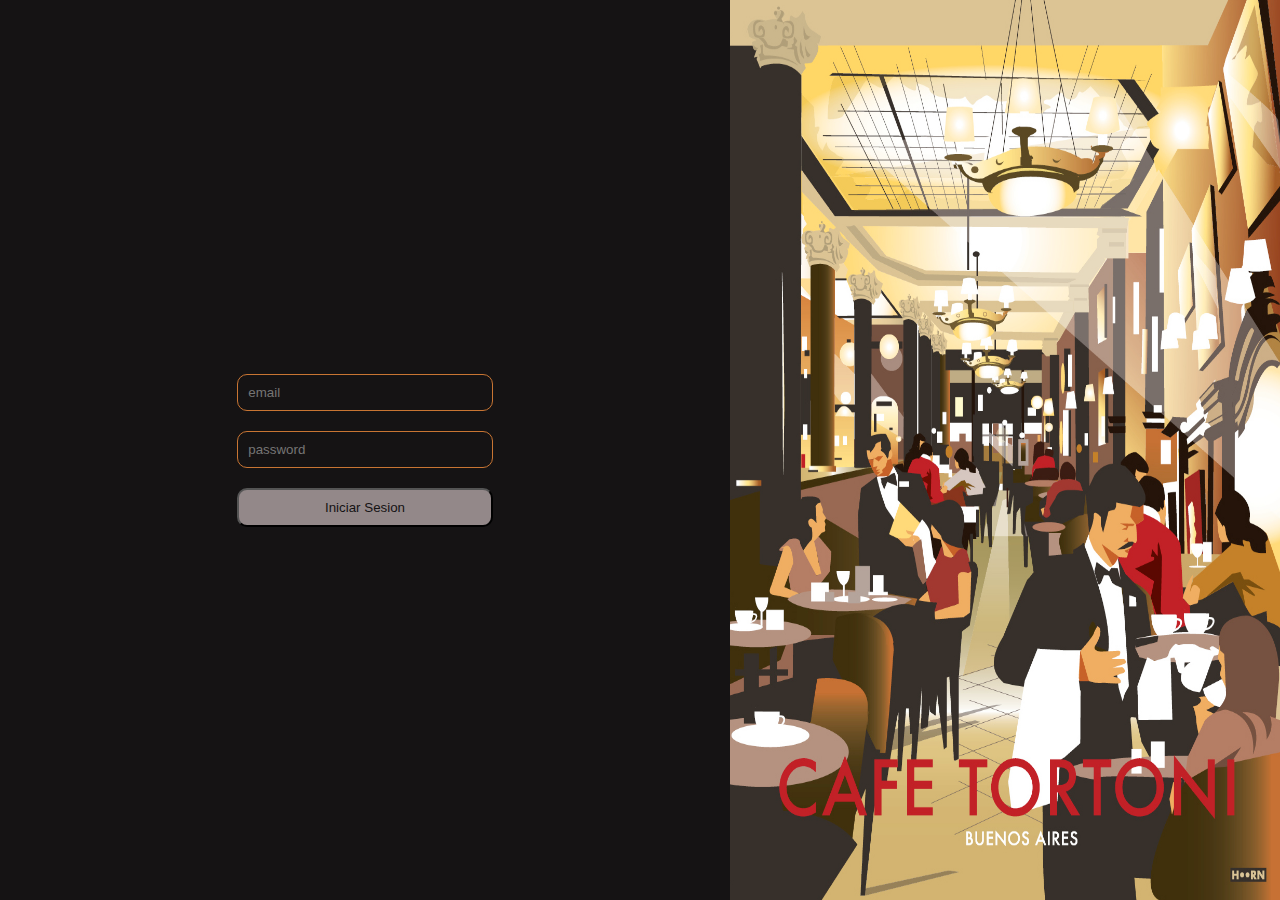
==== login.html @ 908f0b4a "logi-register" ====
<!DOCTYPE html>
<html lang="en">
<head>
    <meta charset="UTF-8">
    <meta http-equiv="X-UA-Compatible" content="IE=edge">
    <meta name="viewport" content="width=device-width, initial-scale=1.0">
    <link rel="stylesheet" href="style.css" />
    <title>EdmundoRiveroCoffe</title>
</head>
<body>
    <section class="login">        
        <div class="form-login">
            <form action="#login" id="login">
                <input type="email" id="email" placeholder="email">
                <label for="email"></label>
                <input type="password" id="password" placeholder="password">
                <label for="password"></label>
                <button class="init-sesion"><a href="#">Iniciar Sesion</a></button>
            </form>
        </div>
        <div class="bg-text">
        <div class="info-card">
            <img class="bg" src="./assets/img/salacafe.jpg" alt="">
            </div>
        </div>
    </section>
</body>
</html>
---- style.css ----
*{
    margin: 0;
    padding: 0;
    box-sizing: border-box;
    text-decoration: none;
    list-style-type: none;
}
header{
    display: flex;
    justify-content: space-between;
    width: 100%;
    height: 55px;
    z-index: 2;
    backdrop-filter: blur(4px);
    position: absolute;
    border: 1px solid burlywood;
}
.navbar,
.servicios{
    display: flex;
    flex-direction: row;
    justify-content: center;
    align-items: center;
    gap: 40px;
    padding-right: 25px;
}
.servicios li a{
    color: #D8CFAE;
    font-size: 24px;
}
main{
    background-color: #151314;

}
#hero{
    background-image: url(./assets/img/cafeTortoni.jpg);
    background-repeat: no-repeat;
    background-size: cover;
    width: 100%;
    height: 80vh;
    background-position-y: 30%;
}
.heroInfo{
    display: flex;
    justify-content: space-evenly;
    width: 100%;
    height: 100%;
    background-color: #1b171885;
}
.heroInfo h1{
    display: flex;
    justify-content: center;
    align-items: center;
    flex-direction: column;
    width: 55%;
    font-size: 44px;
    color: #D8CFAE;
    font-weight: 700;
    margin-left: 2.5rem;
}
.heroCard{
    display: flex;
    justify-content: center;
    align-items: center;
    flex-direction: column;
    width: 25%;
    height: 40%;
    margin: auto;
    border-radius: 10px;
    backdrop-filter: blur(3px); 
    border: 1px solid burlywood;
}
.heroCardTop,
.heroCardBottom{
    display: flex;
    justify-content: center;
    align-items: center;
    flex-direction: column;
    color: #D8CFAE;
}
.heroCardTop h3{
    font-size: 22px;
}
.heroCardTop span{
    font-size: 50px;
    color: #D8CFAE;
}
.heroCardBottom p{
    font-size: 22px;
}
.found{
    width: 100%;
    height: 500px;
    display: flex;
    justify-content: center;
    align-items: center;
    background-color: black;
}
.foundInfo{
    width: 50%;
    display: flex;
    flex-direction: column;
    justify-content: center;
    color: white;
    padding: 25px;
    gap: 20px;
    color: #938889;
}
.foundInfo h1{
    font-size: 4rem;
}
.foundInfo h3{
    font-size: 2rem;
}
.foundInfo p{
    font-size: 16px;
}
.foundMore{
    width: 50%;
    height: 100%;
    display: flex;
    background-image: url(./assets/img/Cafeteria.jpg);
    background-size: cover;
    background-repeat: no-repeat;
    background-position: center;
    justify-content: flex-end;
    align-items: center;
    flex-direction: column;
    padding-bottom: 35px;
}
.products{
    display: flex;
    flex-direction: row;
    justify-content: center;
    gap: 25px;
    overflow: hidden;
    color: #C87533;
}
.item-product{
    font-size: 24px;
    text-align: center;
}
.placePhotos{
    width: 100%;
    height: 40%;
    display: flex;
    flex-direction: row;
    align-items: center;
    padding: 9px;
}
.placePhotos img{
    width: 12.2%;
    height: 185px;
    opacity: 0.8;
    transition: 0.9s;
    object-fit: cover;
}
.placePhotos img:hover{
    transform: scale(1.1);
}
.contact{
    display: flex;
    flex-direction: row;
    justify-content: space-between;
    align-content: center;
    padding: 40px;
}
.contact-card{
    display: flex;
    justify-content: center;
}
.contact-list{
    display: flex;
    flex-direction: column;
    justify-content: center;
    align-content: center;
    font-size: 23px;
    gap: 20px;
    color: #96AB9C;
}
form{
    width: 35%;
    display: flex;
    justify-content: center;
    align-content: center;
    flex-direction: column;
    gap: 10px;
}
input{
    background-color: transparent;
    border: 1px solid #C87533;
    border-radius: 10px;
    padding: 10px;
    color: #938889;
}
textarea{
    background-color: transparent;
    border: 1px solid #C87533;
    border-radius: 10px;
}
.btn-send{
    background-color: transparent;
    border-radius: 10px;
    padding: 8px;
    color: #938889;
    border: 1px solid #C87533;

}
form button{
    width: 30%;
    align-items: flex-end;
    color: blue;
}
footer{
    display: flex;
    justify-content: center;
    background-color: #151314;
    color: #938889;
}
.register-redirect{
    color: #96AB9C;
}
.register-container{
    width: 100vw;
    height: 100vh;
    display: flex;
    align-items: center;
    justify-content: center;
    flex-direction: column;
    background-color: #151314;
}
.image-coffe{
    width: 30%;
}
.register-form{
    display: flex;
    justify-content: center;
    align-items: center;
    width: 80%;
    margin-top: 30px;
}
.register-form:focus{
    color: #938889;
}
.btn-register{
    width: 100%;
    padding: 10px;
    border-radius: 10px;
    background-color: #938889;
    display: flex;
    justify-content: center;
    text-align: center;
    color: #151314;
    text-transform: uppercase;
    font-size: 16px;
    font-weight: 700;
    cursor: pointer;
}
.login{
    display: flex;
    width: 100vw;
    height: 100vh;
    justify-content: center;
    align-items: center;
    background-color: #151314;
}
.form-login{
    width: 70%;
    height: 40%;
    display: flex;
    justify-content: center;
    text-align: center;
}
.init-sesion{
    width: 100%;
    padding: 10px;
    background-color: #938889;
    border-radius: 10px;
}
.init-sesion a{
    color: #151314;
}
.coffePlace{
    width: 50%;
    height: 100vh;
    display: flex;
    align-items: flex-end;
}
.info-card{
    display: flex;
    justify-content: flex-end;
    align-items: flex-end;
}
.bg{
    width: 550px;
    height: 100vh;
    display: flex;
    flex-direction: column;
    align-items: center;
    justify-content: flex-start;
}

@media (max-width:1200px){
    .placePhotos div img:nth-child(8){
        display: flex;
        justify-content: center;
        align-items: center;
    }
    .heroInfo h1{
       width: 615px;
    }
    .heroCard{
        width: 330px;
    }
}
@media (max-width:992px){
    .heroInfo{
        display: flex;
        padding-top: 100px;
        flex-direction: column;
         align-items: center;
    }
    .placePhotos{
        display: flex;
        align-items: center;
        justify-content: center;
        padding-left: 90px;
    }
    .placePhotos div img:nth-child(8){
        display: none;
    }
    .contact{
        display: flex;
        flex-direction: column;
        gap: 20px;
        align-items: center;
    }
    .btn-send{
        align-items: center;
    }
    .contact-list{
        display: flex;
        flex-direction: row;
    }
}
@media (max-width:768px){
    .heroInfo h1{
        width: 300px;
    }
    .foundInfo{
        width: 525px;     
    }
    .contact-list{
        display: flex;
        flex-direction: row;
    }
    .item-product img{
        width: 140px;
    }
}
@media (max-width:576px){
    .navbar{
        width: 2,3px;
    }
    .foundMore{
        display: none;
    }
    .item-product img{
        width: 20px;
    }
    .contact img{
        width: 300px;
    }
}
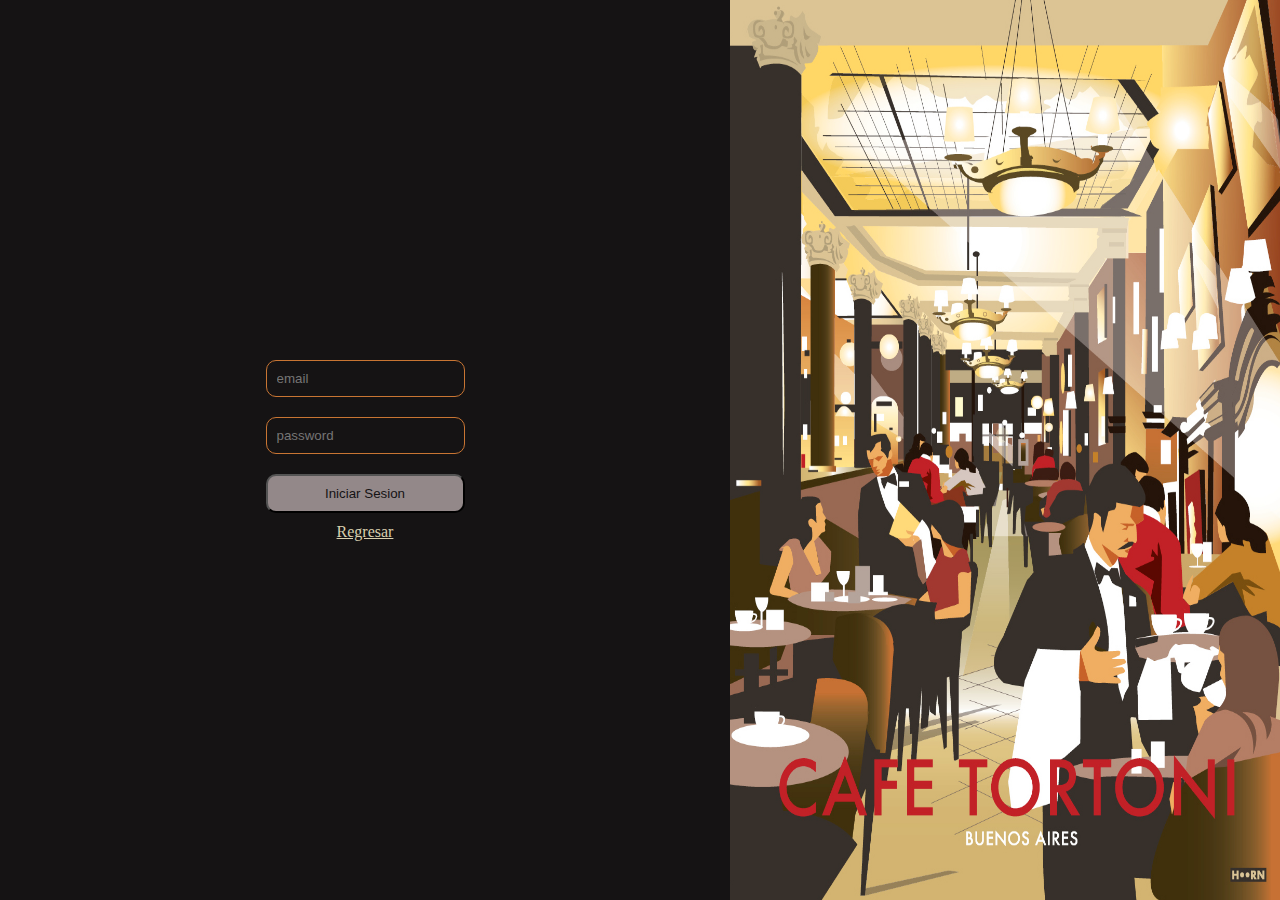
==== commit 72524d32: "add-styles-back-option" ====
--- a/login.html
+++ b/login.html
@@ -16,6 +16,7 @@
                 <input type="password" id="password" placeholder="password">
                 <label for="password"></label>
                 <button class="init-sesion"><a href="#">Iniciar Sesion</a></button>
+                <a class="getBack" href="index.html">Regresar</a>
             </form>
         </div>
         <div class="bg-text">
--- a/style.css
+++ b/style.css
@@ -4,6 +4,7 @@
     box-sizing: border-box;
     text-decoration: none;
     list-style-type: none;
+    scroll-behavior: smooth;
 }
 header{
     display: flex;
@@ -24,6 +25,18 @@
     gap: 40px;
     padding-right: 25px;
 }
+.fa-solid-cafe-toggle{
+    height: 30px;
+    border-radius: 10px;
+    margin-right: 25px;
+    cursor: pointer;  
+}
+#cafe-toggle,
+#menu-toggle,
+.menu-label{
+    display: none;
+    color: #938889;
+}
 .servicios li a{
     color: #D8CFAE;
     font-size: 24px;
@@ -101,7 +114,6 @@
     display: flex;
     flex-direction: column;
     justify-content: center;
-    color: white;
     padding: 25px;
     gap: 20px;
     color: #938889;
@@ -143,9 +155,6 @@
 .placePhotos{
     width: 100%;
     height: 40%;
-    display: flex;
-    flex-direction: row;
-    align-items: center;
     padding: 9px;
 }
 .placePhotos img{
@@ -179,7 +188,7 @@
     color: #96AB9C;
 }
 form{
-    width: 35%;
+    max-width: 200px;
     display: flex;
     justify-content: center;
     align-content: center;
@@ -207,7 +216,7 @@
 
 }
 form button{
-    width: 30%;
+    max-width: 75px;
     align-items: flex-end;
     color: blue;
 }
@@ -229,6 +238,15 @@
     flex-direction: column;
     background-color: #151314;
 }
+.arrow {
+    width: 100%;
+}
+.arrow img{
+    max-width: 70px;
+    position: absolute;
+    padding: 10px;
+    color: black;
+}
 .image-coffe{
     width: 30%;
 }
@@ -243,10 +261,10 @@
     color: #938889;
 }
 .btn-register{
-    width: 100%;
+    max-width: 200px;
     padding: 10px;
     border-radius: 10px;
-    background-color: #938889;
+    background-color: ##D8CFAE;
     display: flex;
     justify-content: center;
     text-align: center;
@@ -256,6 +274,12 @@
     font-weight: 700;
     cursor: pointer;
 }
+.getBack{
+    display: flex;
+    justify-content: center;
+    color: #D8CFAE;
+    text-decoration: underline;
+}
 .login{
     display: flex;
     width: 100vw;
@@ -272,7 +296,7 @@
     text-align: center;
 }
 .init-sesion{
-    width: 100%;
+    max-width: 200px;
     padding: 10px;
     background-color: #938889;
     border-radius: 10px;
@@ -300,79 +324,7 @@
     justify-content: flex-start;
 }
 
-@media (max-width:1200px){
-    .placePhotos div img:nth-child(8){
-        display: flex;
-        justify-content: center;
-        align-items: center;
-    }
-    .heroInfo h1{
-       width: 615px;
-    }
-    .heroCard{
-        width: 330px;
-    }
-}
-@media (max-width:992px){
-    .heroInfo{
-        display: flex;
-        padding-top: 100px;
-        flex-direction: column;
-         align-items: center;
-    }
-    .placePhotos{
-        display: flex;
-        align-items: center;
-        justify-content: center;
-        padding-left: 90px;
-    }
-    .placePhotos div img:nth-child(8){
-        display: none;
-    }
-    .contact{
-        display: flex;
-        flex-direction: column;
-        gap: 20px;
-        align-items: center;
-    }
-    .btn-send{
-        align-items: center;
-    }
-    .contact-list{
-        display: flex;
-        flex-direction: row;
-    }
-}
-@media (max-width:768px){
-    .heroInfo h1{
-        width: 300px;
-    }
-    .foundInfo{
-        width: 525px;     
-    }
-    .contact-list{
-        display: flex;
-        flex-direction: row;
-    }
-    .item-product img{
-        width: 140px;
-    }
-}
-@media (max-width:576px){
-    .navbar{
-        width: 2,3px;
-    }
-    .foundMore{
-        display: none;
-    }
-    .item-product img{
-        width: 20px;
-    }
-    .contact img{
-        width: 300px;
-    }
-}
-
-
-
-
+
+
+
+
